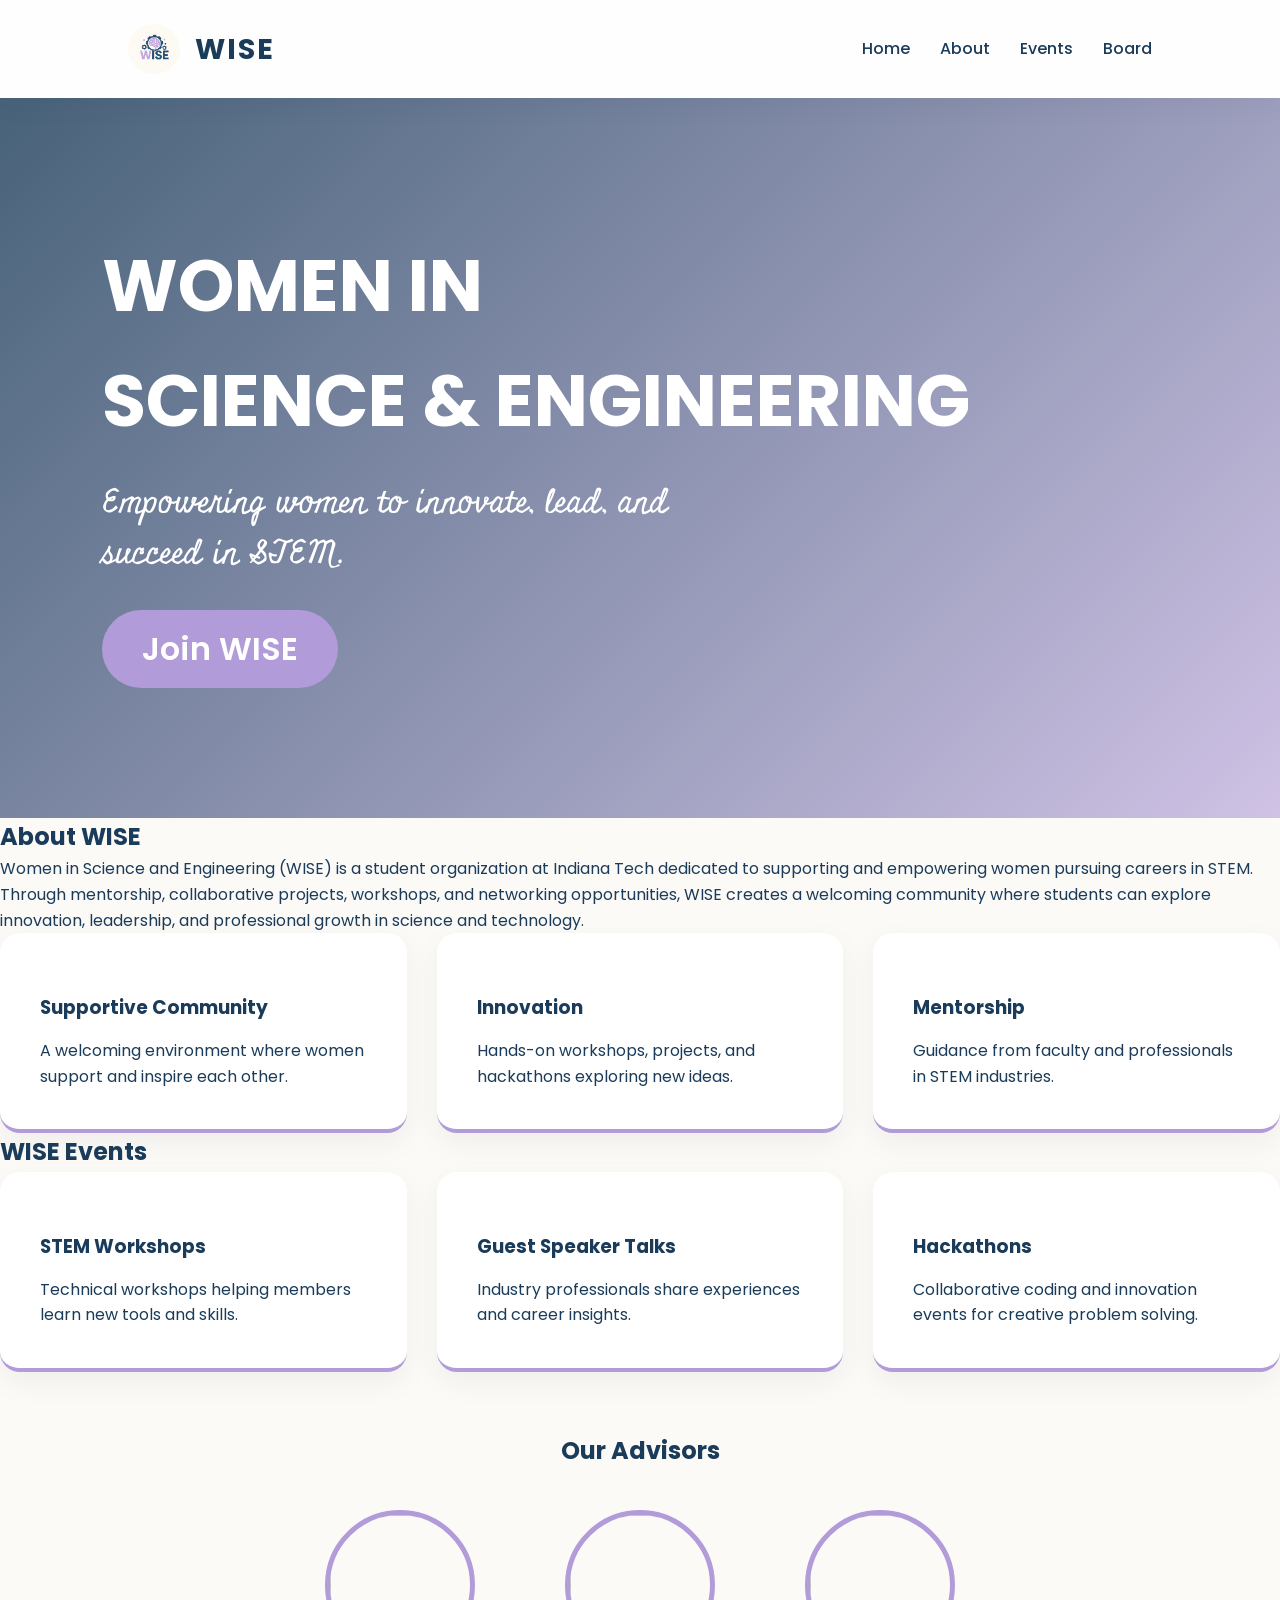
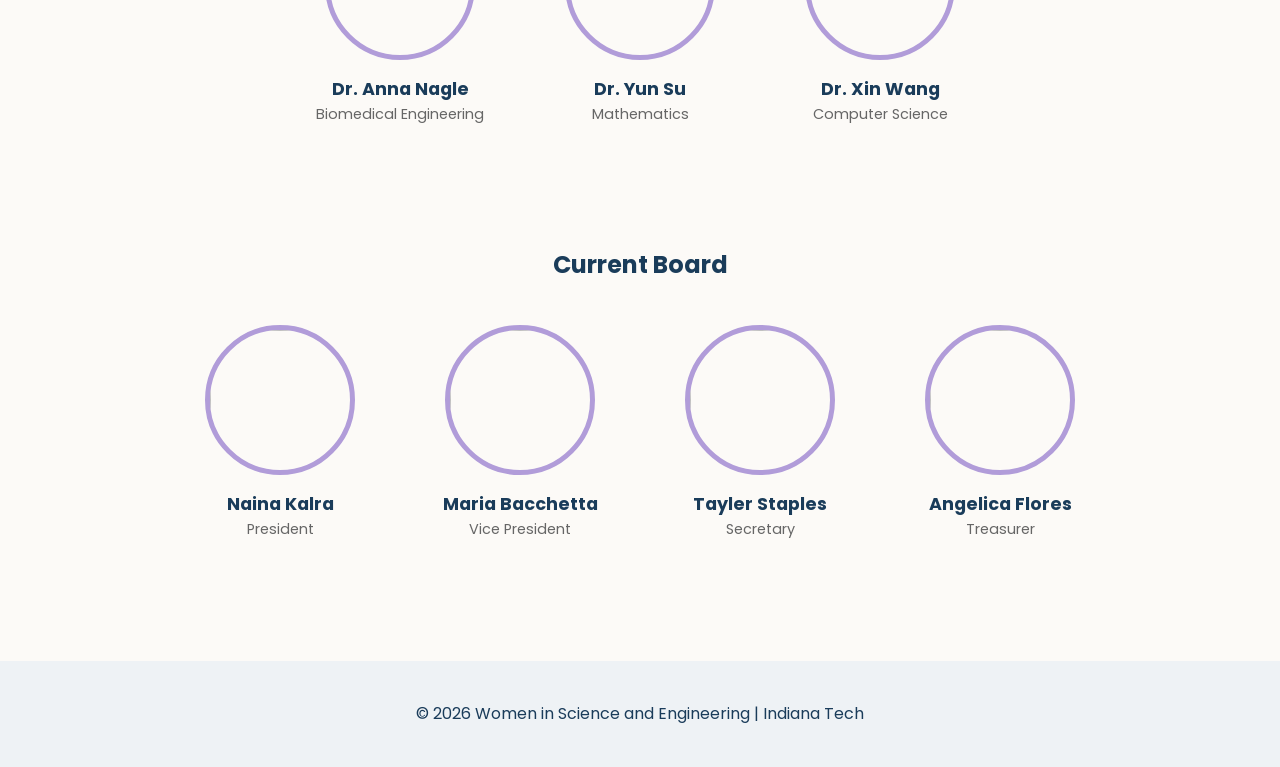
==== index1.html @ 9afa4e9e "Initial commit" ====
<!DOCTYPE html>
<html lang="en">

<head>

    <meta charset="UTF-8">
    <meta name="viewport" content="width=device-width, initial-scale=1.0">

    <title>WISE | Women in Science and Engineering</title>
    <link rel="preconnect" href="https://fonts.googleapis.com">
    <link rel="preconnect" href="https://fonts.gstatic.com" crossorigin>
    <link
        href="https://fonts.googleapis.com/css2?family=Anton+SC&family=Arizonia&family=Baloo+Bhai+2:wght@400..800&family=Bitcount+Grid+Double:wght@100..900&family=Boldonse&family=Dancing+Script:wght@400..700&family=Eagle+Lake&family=Homemade+Apple&family=Lavishly+Yours&family=Miniver&family=Notable&display=swap"
        rel="stylesheet">

    <link rel="stylesheet" href="style1.css">

    <link href="https://fonts.googleapis.com/css2?family=Poppins:wght@300;400;600;700&display=swap" rel="stylesheet">

</head>

<body>

    <header>

        <div class="logo">
            <img src="logo.png">
            <h1>WISE</h1>
        </div>

        <nav>
            <ul>
                <li><a href="#home">Home</a></li>
                <li><a href="#about">About</a></li>
                <li><a href="#events">Events</a></li>
                <li><a href="#board">Board</a></li>
            </ul>
        </nav>

    </header>


    <!-- HERO -->

    <section id="home" class="hero">

        <video autoplay muted loop class="hero-video">
            <source src="wise.mp4" type="video/mp4">
        </video>

        <div class="hero-text">

            <h2>Women in<br>Science & Engineering</h2>

            <p>Empowering women to innovate, lead, and succeed in STEM.</p>

            <button>Join WISE</button>

        </div>

    </section>


    <!-- ABOUT -->

    <section id="about" class="about">

        <h2>About WISE</h2>

        <p class="about-text">

            Women in Science and Engineering (WISE) is a student organization at Indiana Tech dedicated to
            supporting and empowering women pursuing careers in STEM. Through mentorship, collaborative
            projects, workshops, and networking opportunities, WISE creates a welcoming community where
            students can explore innovation, leadership, and professional growth in science and technology.

        </p>

        <div class="features">

            <div class="feature">
                <h3>Supportive Community</h3>
                <p>A welcoming environment where women support and inspire each other.</p>
            </div>

            <div class="feature">
                <h3>Innovation</h3>
                <p>Hands-on workshops, projects, and hackathons exploring new ideas.</p>
            </div>

            <div class="feature">
                <h3>Mentorship</h3>
                <p>Guidance from faculty and professionals in STEM industries.</p>
            </div>

        </div>

    </section>


    <!-- EVENTS -->

    <section id="events" class="events">

        <h2>WISE Events</h2>

        <div class="features">

            <div class="feature">
                <h3>STEM Workshops</h3>
                <p>Technical workshops helping members learn new tools and skills.</p>
            </div>

            <div class="feature">
                <h3>Guest Speaker Talks</h3>
                <p>Industry professionals share experiences and career insights.</p>
            </div>

            <div class="feature">
                <h3>Hackathons</h3>
                <p>Collaborative coding and innovation events for creative problem solving.</p>
            </div>

        </div>

    </section>


    <!-- ADVISORS -->

    <section class="advisors">

        <h2>Our Advisors</h2>

        <div class="team">

            <div class="member">
                <img src="prof1.jpg">
                <h3>Dr. Anna Nagle</h3>
                <p>Biomedical Engineering</p>
            </div>

            <div class="member">
                <img src="prof2.jpg">
                <h3>Dr. Yun Su</h3>
                <p>Mathematics</p>
            </div>

            <div class="member">
                <img src="prof3.jpg">
                <h3>Dr. Xin Wang</h3>
                <p>Computer Science</p>
            </div>

        </div>

    </section>


    <!-- BOARD -->

    <section id="board" class="board">

        <h2>Current Board</h2>

        <div class="team">

            <div class="member">
                <img src="member1.jpg">
                <h3>Naina Kalra</h3>
                <p>President</p>
            </div>

            <div class="member">
                <img src="member2.jpg">
                <h3>Maria Bacchetta</h3>
                <p>Vice President</p>
            </div>

            <div class="member">
                <img src="member3.jpg">
                <h3>Tayler Staples </h3>
                <p>Secretary</p>
            </div>

            <div class="member">
                <img src="member4.jpg">
                <h3>Angelica Flores</h3>
                <p>Treasurer</p>
            </div>

        </div>

    </section>


    <footer>

        <p>© 2026 Women in Science and Engineering | Indiana Tech</p>

    </footer>

</body>

</html>
---- style1.css ----
/* --- Global Styles --- */
@import url('https://fonts.googleapis.com/css2?family=Poppins:wght@300;400;600;700&display=swap');

* {
    margin: 0;
    padding: 0;
    box-sizing: border-box;
    font-family: 'Poppins', sans-serif;
}

body {
    background-color: #fcfaf7;
    /* Off-white background from your logo */
    color: #1a3c5a;
    /* Deep blue from logo */
    line-height: 1.6;
}

/* --- Navigation --- */
header {
    display: flex;
    justify-content: space-between;
    align-items: center;
    padding: 1.5rem 10%;
    background: rgba(255, 255, 255, 0.8);
    backdrop-filter: blur(10px);
    position: sticky;
    top: 0;
    z-index: 1000;
    box-shadow: 0 4px 30px rgba(0, 0, 0, 0.05);
}

.logo {
    display: flex;
    align-items: center;
    gap: 15px;
}

.logo img {
    height: 50px;
    border-radius: 50%;
}

.logo h1 {
    font-size: 1.8rem;
    color: #1a3c5a;
    letter-spacing: 2px;
}

nav ul {
    display: flex;
    list-style: none;
    gap: 30px;
}

nav ul li a {
    text-decoration: none;
    color: #1a3c5a;
    font-weight: 500;
    transition: 0.3s;
}

nav ul li a:hover {
    color: #b19cd9;
    /* Lavender from logo */
}

/* --- Hero Section --- */
/* .hero {
    height: 80vh;
    background: linear-gradient(135deg, rgba(26, 60, 90, 0.9), rgba(177, 156, 217, 0.7)),
        url('https://images.unsplash.com/photo-1581091226825-a6a2a5aee158?auto=format&fit=crop&q=80');
    background-size: cover;
    background-position: center;
    display: flex;
    justify-content: center;
    align-items: center;
    text-align: center;
    color: white;
    padding: 0 20px;
} */

.hero-text h2 {
    font-family: poppins;
    font-size: 4.5rem;
    margin-bottom: 20px;
    font-weight: 700;
    text-transform: uppercase;
   
}

.hero-text p {
    font-size: 2rem;
    margin-bottom: 30px;
    max-width: 600px;
    font-family: 'Miniver', poppins;
}

.hero-text button {
    padding: 15px 40px;
    font-size: 2rem;
    font-weight: 600;
    background-color: #b19cd9;
    color: white;
    border: none;
    border-radius: 50px;
    cursor: pointer;
    transition: transform 0.3s, box-shadow 0.3s;
}

.hero-text button:hover {
    transform: translateY(-5px);
    box-shadow: 0 10px 20px rgba(177, 156, 217, 0.4);
    background-color: #a084d6;
}

.hero {
        height: 80vh;
        position: relative;
        display: flex;
        justify-content: flex-start;
        /* text left */
        align-items: center;
        padding-left: 8%;
        color: white;
        overflow: hidden;
    }


/* .hero-video {
    position: absolute;
    top: 0;
    left: 0;
    width: 100%;
    height: 100%;
    object-fit: cover;
    object-position: 50% left;
    z-index: -1;
} */
.hero-video {
    position: absolute;
    top: 0;
    left: 0;
    width: 140%;
    /* thoda zoom */
    height: 100%;
    object-fit: cover;

    /* ye control karta hai video ka kaunsa part dikhega */
    object-position: 100% center;

    z-index: -1;
}


.hero::after {
    content: "";
    position: absolute;
    top: 0;
    left: 0;
    width: 100%;
    height: 100%;
    background: linear-gradient(135deg, rgba(26, 60, 90, 0.8), rgba(177, 156, 217, 0.6));
    z-index: -1;
}

.hero-content {
    position: relative;
    z-index: 2;
}

/* --- Features Section --- */
.special {
    padding: 80px 10%;
    text-align: center;
}

.special h2 {
    margin-bottom: 50px;
    font-size: 2.5rem;
    position: relative;
}

.features {
    display: grid;
    grid-template-columns: repeat(auto-fit, minmax(250px, 1fr));
    gap: 30px;
}

.feature {
    background: white;
    padding: 40px;
    border-radius: 20px;
    box-shadow: 0 10px 30px rgba(0, 0, 0, 0.05);
    transition: 0.3s;
    border-bottom: 4px solid #b19cd9;
}

.feature:hover {
    transform: translateY(-10px);
}

.feature h3 {
    margin: 20px 0 15px;
    color: #1a3c5a;
}

/* --- Theme Section --- */
.theme {
    background-color: #1a3c5a;
    color: white;
    padding: 60px 15%;
    text-align: center;
    border-radius: 50px;
    margin: 40px 5%;
}

.theme h2 {
    margin-bottom: 20px;
    color: #b19cd9;
}

/* --- Team/Advisors/Board Section --- */
.advisors,
.board {
    padding: 60px 10%;
    text-align: center;
}

.team {
    display: flex;
    flex-wrap: wrap;
    justify-content: center;
    gap: 40px;
    margin-top: 40px;
}

.member {
    width: 200px;
    text-align: center;
}

.member img {
    width: 150px;
    height: 150px;
    object-fit: cover;
    border-radius: 50%;
    border: 5px solid #b19cd9;
    margin-bottom: 15px;
}

.member h3 {
    font-size: 1.1rem;
    color: #1a3c5a;
}

.member p {
    font-size: 0.9rem;
    color: #666;
}

/* --- Footer --- */
footer {
    padding: 40px;
    text-align: center;
    background: #eef2f5;
    margin-top: 60px;
}

/* Responsive Design */
@media (max-width: 768px) {
    header {
        padding: 1rem 5%;
        flex-direction: column;
        gap: 1rem;
    }

    .hero-text h2 {
        font-size: 2.2rem;
    }

    nav ul {
        gap: 15px;
    }
}
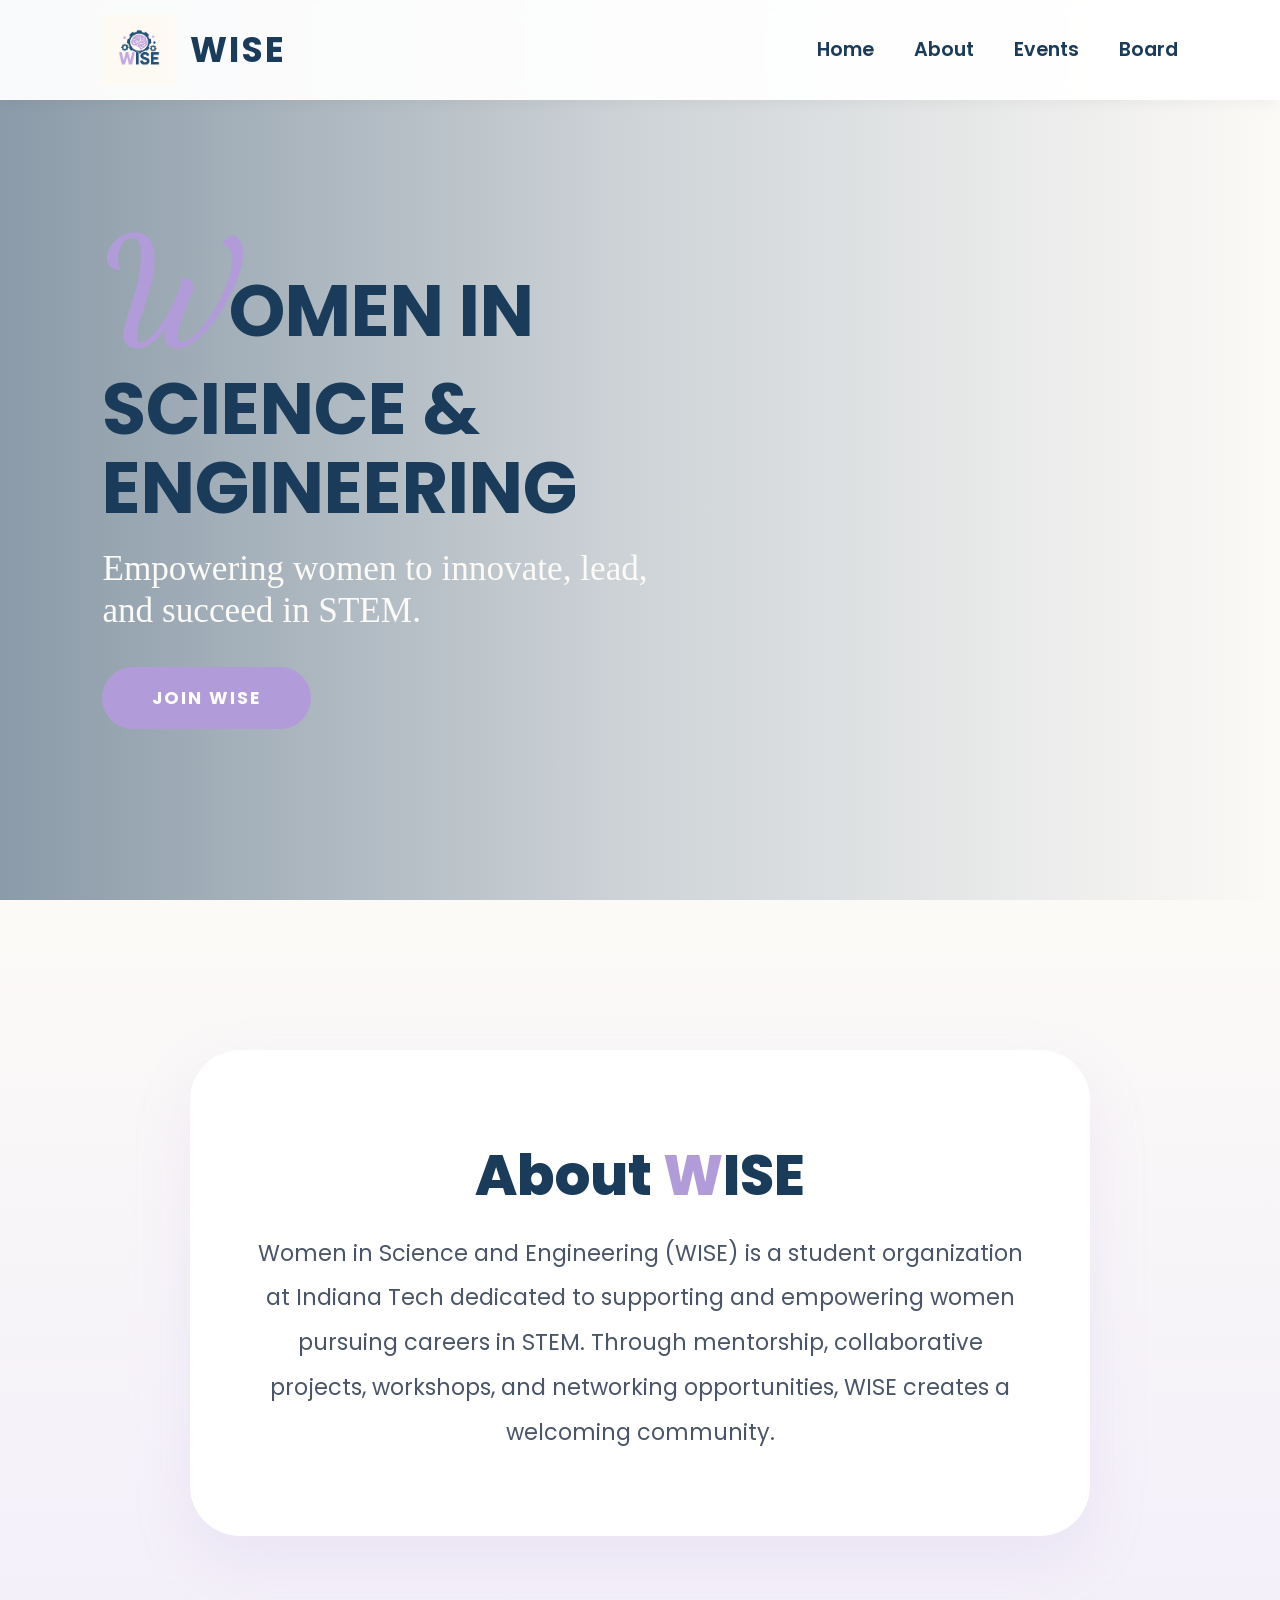
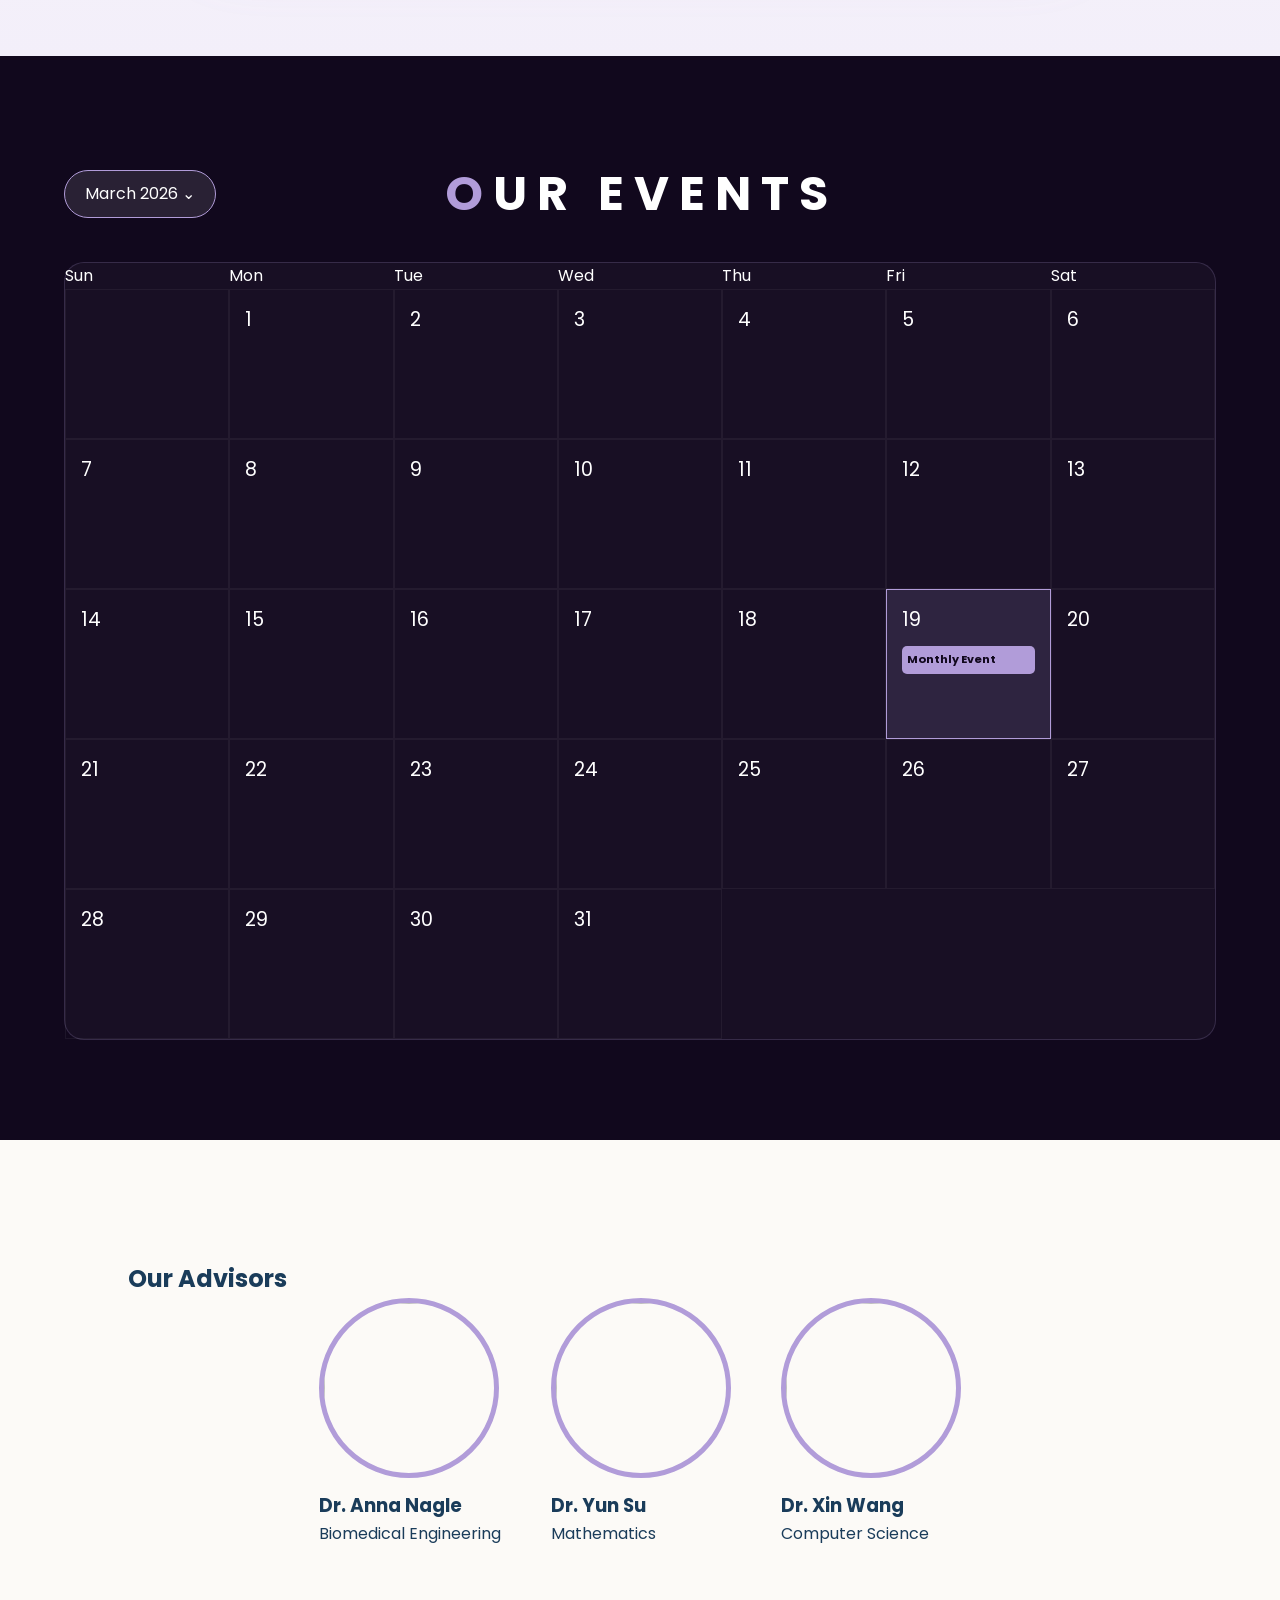
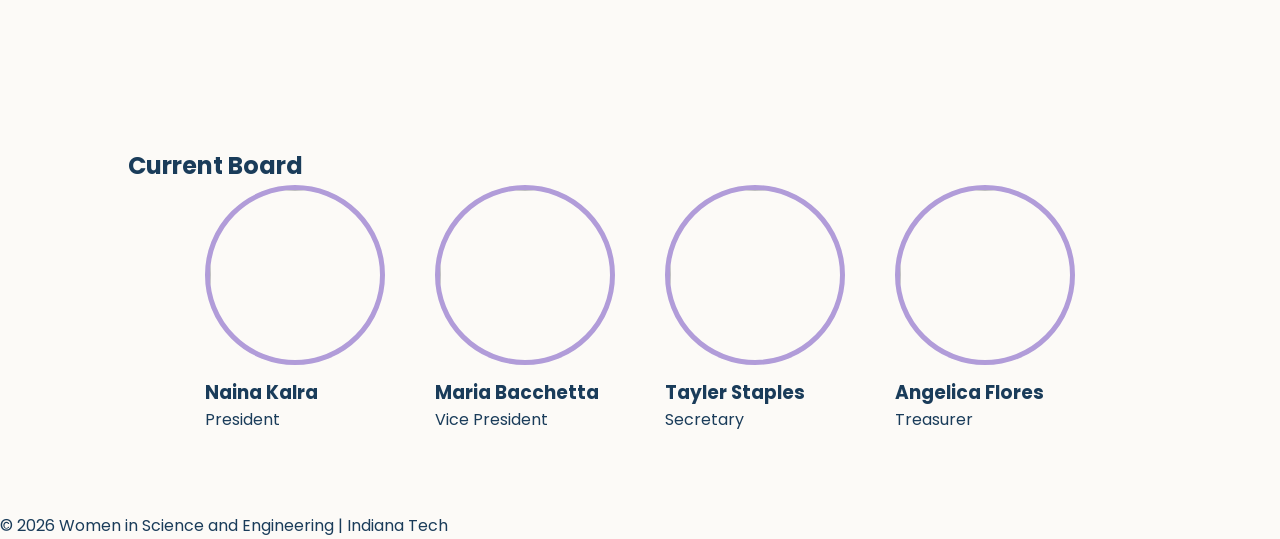
==== commit 3f09f04a: "did some code and added a js file" ====
--- a/index1.html
+++ b/index1.html
@@ -14,7 +14,8 @@
         rel="stylesheet">
 
     <link rel="stylesheet" href="style1.css">
-
+    <link href="https://fonts.googleapis.com/css2?family=Arizonia&family=Poppins:wght@300;400;600;700;800&display=swap"
+        rel="stylesheet">
     <link href="https://fonts.googleapis.com/css2?family=Poppins:wght@300;400;600;700&display=swap" rel="stylesheet">
 
 </head>
@@ -49,11 +50,11 @@
         </video>
 
         <div class="hero-text">
-
-            <h2>Women in<br>Science & Engineering</h2>
-
-            <p>Empowering women to innovate, lead, and succeed in STEM.</p>
-
+            <h2 class="hero-title">
+            <span class="drop-cap">W</span>omen in<br>
+            Science & Engineering
+            </h2>
+            <p class="hero-subtitle cursive-font">Empowering women to innovate, lead, and succeed in STEM.</p>
             <button>Join WISE</button>
 
         </div>
@@ -63,68 +64,108 @@
 
     <!-- ABOUT -->
 
-    <section id="about" class="about">
-
-        <h2>About WISE</h2>
-
-        <p class="about-text">
-
-            Women in Science and Engineering (WISE) is a student organization at Indiana Tech dedicated to
-            supporting and empowering women pursuing careers in STEM. Through mentorship, collaborative
-            projects, workshops, and networking opportunities, WISE creates a welcoming community where
-            students can explore innovation, leadership, and professional growth in science and technology.
-
-        </p>
-
-        <div class="features">
-
-            <div class="feature">
-                <h3>Supportive Community</h3>
-                <p>A welcoming environment where women support and inspire each other.</p>
-            </div>
-
-            <div class="feature">
-                <h3>Innovation</h3>
-                <p>Hands-on workshops, projects, and hackathons exploring new ideas.</p>
-            </div>
-
-            <div class="feature">
-                <h3>Mentorship</h3>
-                <p>Guidance from faculty and professionals in STEM industries.</p>
-            </div>
-
-        </div>
-
-    </section>
-
-
-    <!-- EVENTS -->
-
-    <section id="events" class="events">
-
-        <h2>WISE Events</h2>
-
-        <div class="features">
-
-            <div class="feature">
-                <h3>STEM Workshops</h3>
-                <p>Technical workshops helping members learn new tools and skills.</p>
-            </div>
-
-            <div class="feature">
-                <h3>Guest Speaker Talks</h3>
-                <p>Industry professionals share experiences and career insights.</p>
-            </div>
-
-            <div class="feature">
-                <h3>Hackathons</h3>
-                <p>Collaborative coding and innovation events for creative problem solving.</p>
-            </div>
-
-        </div>
-
-    </section>
-
+<section id="about" class="about">
+    <div class="about-container">
+        <div class="about-card">
+            <h2 class="about-title">
+                About <span class="w-letter">W</span><span class="ise-letters">ISE</span>
+            </h2>
+            <div class="underline"></div>
+            <p class="about-text">
+                Women in Science and Engineering (WISE) is a student organization at Indiana Tech dedicated to
+                supporting and empowering women pursuing careers in STEM. Through mentorship, collaborative
+                projects, workshops, and networking opportunities, WISE creates a welcoming community.
+            </p>
+        </div>
+    </div>
+</section>
+
+<section id="events" class="events-section">
+    <div class="calendar-container">
+        <div class="calendar-header">
+            <div class="month-selector">
+                <div id="currentMonthDisplay" class="month-btn" onclick="toggleMonthList()">
+                    March 2026 <span>⌄</span>
+                </div>
+                <div id="monthList" class="month-dropdown-content">
+                    <div onclick="selectMonth(0, 2026)">January 2026</div>
+                    <div onclick="selectMonth(1, 2026)">February 2026</div>
+                    <div onclick="selectMonth(2, 2026)">March 2026</div>
+                    <div onclick="selectMonth(3, 2026)">April 2026</div>
+                    <div onclick="selectMonth(4, 2026)">May 2026</div>
+                    <div onclick="selectMonth(5, 2026)">June 2026</div>
+                    <div onclick="selectMonth(6, 2026)">July 2026</div>
+                    <div onclick="selectMonth(7, 2026)">August 2026</div>
+                    <div onclick="selectMonth(8, 2026)">September 2026</div>
+                    <div onclick="selectMonth(9, 2026)">October 2026</div>
+                    <div onclick="selectMonth(10, 2026)">November 2026</div>
+                    <div onclick="selectMonth(11, 2026)">December 2026</div>
+                </div>
+            </div>
+            <h2 class="calendar-main-title"><span class="w-letter">O</span>UR EVENTS</h2>
+            <div style="width: 150px;"></div>
+        </div>
+
+        <div class="calendar-grid">
+            <div class="day-name">Sun</div>
+            <div class="day-name">Mon</div>
+            <div class="day-name">Tue</div>
+            <div class="day-name">Wed</div>
+            <div class="day-name">Thu</div>
+            <div class="day-name">Fri</div>
+            <div class="day-name">Sat</div>
+
+            <div class="date-cell"></div>
+            <div class="date-cell">1</div>
+            <div class="date-cell">2</div>
+            <div class="date-cell">3</div>
+            <div class="date-cell">4</div>
+            <div class="date-cell">5</div>
+            <div class="date-cell">6</div>
+            <div class="date-cell">7</div>
+            <div class="date-cell">8</div>
+            <div class="date-cell">9</div>
+            <div class="date-cell">10</div>
+            <div class="date-cell">11</div>
+            <div class="date-cell">12</div>
+            <div class="date-cell">13</div>
+            <div class="date-cell">14</div>
+            <div class="date-cell">15</div>
+            <div class="date-cell">16</div>
+            <div class="date-cell">17</div>
+            <div class="date-cell">18</div>
+
+            <div class="date-cell has-event" onclick="showEventDetails()">
+                19
+                <div class="event-pill">Monthly Event</div>
+            </div>
+
+            <div class="date-cell">20</div>
+            <div class="date-cell">21</div>
+            <div class="date-cell">22</div>
+            <div class="date-cell">23</div>
+            <div class="date-cell">24</div>
+            <div class="date-cell">25</div>
+            <div class="date-cell">26</div>
+            <div class="date-cell">27</div>
+            <div class="date-cell">28</div>
+            <div class="date-cell">29</div>
+            <div class="date-cell">30</div>
+            <div class="date-cell">31</div>
+        </div>
+    </div>
+
+    <div id="eventModal" class="event-modal">
+        <div class="modal-content">
+            <span class="close-modal" onclick="closeEventDetails()">&times;</span>
+            <span class="tag">Monthly</span>
+            <h3>Theme-WISE Event</h3>
+            <p><strong>Time:</strong> 19 Mar 2026, 11:00 am</p>
+            <p><strong>Location:</strong> Snyder Academic Center, Room 242</p>
+            <button class="hero-button-small">Details</button>
+        </div>
+    </div>
+</section>
 
     <!-- ADVISORS -->
 
@@ -199,7 +240,7 @@
         <p>© 2026 Women in Science and Engineering | Indiana Tech</p>
 
     </footer>
-
+<script src="script1.js"></script>
 </body>
 
 </html>
--- a/style1.css
+++ b/style1.css
@@ -6,28 +6,30 @@
     padding: 0;
     box-sizing: border-box;
     font-family: 'Poppins', sans-serif;
+    scroll-behavior: smooth;
 }
 
 body {
     background-color: #fcfaf7;
-    /* Off-white background from your logo */
     color: #1a3c5a;
-    /* Deep blue from logo */
     line-height: 1.6;
 }
 
-/* --- Navigation --- */
+/*Nav Bar*/
 header {
     display: flex;
     justify-content: space-between;
     align-items: center;
-    padding: 1.5rem 10%;
-    background: rgba(255, 255, 255, 0.8);
+    padding: 0 8%;
+    background: rgba(255, 255, 255, 0.95);
     backdrop-filter: blur(10px);
-    position: sticky;
+    position: fixed;
+    width: 100%;
     top: 0;
     z-index: 1000;
-    box-shadow: 0 4px 30px rgba(0, 0, 0, 0.05);
+    box-shadow: 0 2px 15px rgba(0, 0, 0, 0.05);
+    height: 100px;
+    /* Bada navbar size */
 }
 
 .logo {
@@ -37,121 +39,64 @@
 }
 
 .logo img {
-    height: 50px;
-    border-radius: 50%;
+    height: 70px;
+    /* Logo bada kar diya */
+    width: auto;
 }
 
 .logo h1 {
-    font-size: 1.8rem;
+    font-size: 2.2rem;
     color: #1a3c5a;
     letter-spacing: 2px;
+    font-weight: 700;
 }
 
 nav ul {
     display: flex;
     list-style: none;
-    gap: 30px;
+    gap: 40px;
 }
 
 nav ul li a {
     text-decoration: none;
     color: #1a3c5a;
-    font-weight: 500;
+    font-weight: 600;
+    font-size: 1.2rem;
+    /* Links bade dikhenge */
     transition: 0.3s;
 }
 
 nav ul li a:hover {
     color: #b19cd9;
-    /* Lavender from logo */
-}
-
-/* --- Hero Section --- */
-/* .hero {
-    height: 80vh;
-    background: linear-gradient(135deg, rgba(26, 60, 90, 0.9), rgba(177, 156, 217, 0.7)),
-        url('https://images.unsplash.com/photo-1581091226825-a6a2a5aee158?auto=format&fit=crop&q=80');
-    background-size: cover;
-    background-position: center;
-    display: flex;
-    justify-content: center;
-    align-items: center;
-    text-align: center;
+}
+
+/*Hero Section- dont touch video settings :)*/
+.hero {
+    height: 100vh;
+    /* Full screen height */
+    width: 100%;
+    position: relative;
+    display: flex;
+    justify-content: flex-start;
+    align-items: center;
+    padding-left: 8%;
     color: white;
-    padding: 0 20px;
-} */
-
-.hero-text h2 {
-    font-family: poppins;
-    font-size: 4.5rem;
-    margin-bottom: 20px;
-    font-weight: 700;
-    text-transform: uppercase;
-   
-}
-
-.hero-text p {
-    font-size: 2rem;
-    margin-bottom: 30px;
-    max-width: 600px;
-    font-family: 'Miniver', poppins;
-}
-
-.hero-text button {
-    padding: 15px 40px;
-    font-size: 2rem;
-    font-weight: 600;
-    background-color: #b19cd9;
-    color: white;
-    border: none;
-    border-radius: 50px;
-    cursor: pointer;
-    transition: transform 0.3s, box-shadow 0.3s;
-}
-
-.hero-text button:hover {
-    transform: translateY(-5px);
-    box-shadow: 0 10px 20px rgba(177, 156, 217, 0.4);
-    background-color: #a084d6;
-}
-
-.hero {
-        height: 80vh;
-        position: relative;
-        display: flex;
-        justify-content: flex-start;
-        /* text left */
-        align-items: center;
-        padding-left: 8%;
-        color: white;
-        overflow: hidden;
-    }
-
-
-/* .hero-video {
-    position: absolute;
-    top: 0;
-    left: 0;
-    width: 100%;
-    height: 100%;
-    object-fit: cover;
-    object-position: 50% left;
-    z-index: -1;
-} */
+    overflow: hidden;
+}
+
 .hero-video {
     position: absolute;
     top: 0;
     left: 0;
     width: 140%;
-    /* thoda zoom */
+    /* Purana zoom level */
     height: 100%;
     object-fit: cover;
-
-    /* ye control karta hai video ka kaunsa part dikhega */
+    /* Isse video ka logo right side pe hi rahega */
     object-position: 100% center;
-
     z-index: -1;
-}
-
+    opacity: 0.7;
+}
 
 .hero::after {
     content: "";
@@ -160,126 +105,300 @@
     left: 0;
     width: 100%;
     height: 100%;
-    background: linear-gradient(135deg, rgba(26, 60, 90, 0.8), rgba(177, 156, 217, 0.6));
+    background: linear-gradient(90deg, rgba(26, 60, 90, 0.5) 0%, rgba(26, 60, 90, 0.2) 50%, rgba(0, 0, 0, 0) 100%);
     z-index: -1;
 }
 
-.hero-content {
+.hero-text {
+    z-index: 2;
+    max-width: 600px;
+    text-align: left;
+}
+
+/* giving id to W to change its font and being a bit creative */
+.drop-cap {
+    font-family: 'Dancing Script', cursive;
+    font-size: 9rem;
+    color: #b19cd9;
+    text-transform: none;
+    margin-right: -10px;
+}
+
+.hero-subtitle.cursive-font {
+    font-family: 'Times New Roman', Times, serif;
+    font-size: 2.2rem;
+    font-weight: 400;
+    color: #fcfaf7;
+    margin-bottom: 35px;
+    max-width: 600px;
+    text-transform: none;
+    line-height: 1.2;
+}
+
+.hero-text h2 {
+    font-size: 4.5rem;
+    font-weight: 700;
+    line-height: 1.1;
+    text-transform: uppercase;
+    margin-bottom: 20px;
+    color: #1a3c5a;;
+}
+
+/* button styling and animations */
+.hero button {
+    padding: 18px 50px;
+    font-size: 1.1rem;
+    font-weight: 700;
+    color: white;
+    /* Text color */
+    background-color: #b19cd9;
+    /* Base color: Purple */
+    border: none;
+    border-radius: 50px;
+    cursor: pointer;
+    letter-spacing: 2px;
+    text-transform: uppercase;
     position: relative;
-    z-index: 2;
-}
-
-/* --- Features Section --- */
-.special {
-    padding: 80px 10%;
+    z-index: 1;
+    overflow: hidden;
+    transition: all 0.4s ease;
+}
+
+/* blue layer behind*/
+.hero button::after {
+    content: "";
+    position: absolute;
+    top: 0;
+    left: -100%;
+/* on outside left of button  */
+    width: 100%;
+    height: 100%;
+    background-color: #1a3c5a;
+    /* Hover color: Blue */
+    transition: all 0.5s cubic-bezier(0.4, 0, 0.2, 1);
+    /* effect that was on another site - done */
+    z-index: -1;
+}
+
+/* Hover effect, blue layer comes in left to right*/
+.hero button:hover::after {
+    left: 0;
+}
+
+.hero button:hover {
+    transform: translateY(-3px);
+    box-shadow: 0 10px 20px rgba(26, 60, 90, 0.3);
+}
+
+/* --- Section Padding --- */
+section {
+    padding: 120px 10% 80px;
+    /* Navbar fixed, just increased top padding */
+}
+
+
+/* --- About Section (Centered Card) --- */
+.about {
+    background: linear-gradient(180deg, #fcfaf7 0%, #f3effa 100%);
+    padding: 150px 10% 120px;
+    /* Padding badha di taaki ye section stand out kare */
+    display: flex;
+    justify-content: center;
+    align-items: center;
+    min-height: 60vh;
+    /* Screen pe acchi jagah lega */
+}
+
+.about-container {
+    width: 100%;
+    max-width: 900px;
+}
+
+.about-card {
+    background: white;
+    padding: 80px 60px;
+    /* Andar ki space badha di premium feel ke liye */
+    border-radius: 50px;
+    /* Extra rounded corners */
+    box-shadow: 0 25px 60px rgba(177, 156, 217, 0.15);
     text-align: center;
-}
-
-.special h2 {
-    margin-bottom: 50px;
-    font-size: 2.5rem;
+    border: 1px solid rgba(255, 255, 255, 0.8);
+    transition: transform 0.3s ease;
+}
+
+/* Halka sa hover effect card pe */
+.about-card:hover {
+    transform: scale(1.02);
+}
+
+/* About Section Styling */
+
+/* --- About Section Title Styling --- */
+.about-title {
+    font-size: 3.5rem;
+    font-weight: 800;
+    margin-bottom: 10px;
+}
+
+/* Only 'W'purple color */
+.w-letter {
+    color: #b19cd9;
+    /* Lavender/Purple */
+}
+
+/* 'ISE'  deep blue color */
+.ise-letters {
+    color: #1a3c5a;
+    /* Deep Blue */
+}
+
+/* About card styling */
+.about-card {
+    background: white;
+    padding: 80px 60px;
+    border-radius: 50px;
+    box-shadow: 0 25px 60px rgba(177, 156, 217, 0.15);
+    text-align: center;
+    border: 1px solid rgba(255, 255, 255, 0.8);
+}
+
+.about-text {
+    font-size: 1.4rem;
+    color: #4a5568;
+    line-height: 2;
+    text-align: center;
+}
+
+/* events section style */
+.events-section {
+    background: #11081d !important;
+    padding: 100px 5% !important;
+    min-height: 120vh !important;
+    color: white !important;
+}
+
+.calendar-header {
+    display: flex;
+    justify-content: space-between;
+    align-items: center;
+    margin-bottom: 30px;
+}
+
+.calendar-main-title {
+    font-size: 3rem !important;
+    letter-spacing: 10px;
+    color: white !important;
+}
+
+/* Dropdown styling */
+.month-selector {
     position: relative;
 }
 
-.features {
+.month-btn {
+    background: rgba(255, 255, 255, 0.1);
+    padding: 10px 20px;
+    border-radius: 50px;
+    cursor: pointer;
+    border: 1px solid #b19cd9;
+}
+
+.month-dropdown-content {
+    display: none;
+    position: absolute;
+    background: #2a1b3d;
+    min-width: 200px;
+    z-index: 9999;
+    border-radius: 10px;
+    border: 1px solid #b19cd9;
+}
+
+.month-dropdown-content div {
+    padding: 10px;
+    cursor: pointer;
+}
+
+.month-dropdown-content div:hover {
+    background: #b19cd9;
+    color: #11081d;
+}
+
+/* Grid Look */
+.calendar-grid {
     display: grid;
-    grid-template-columns: repeat(auto-fit, minmax(250px, 1fr));
-    gap: 30px;
-}
-
-.feature {
+    grid-template-columns: repeat(7, 1fr);
+    background: rgba(255, 255, 255, 0.03);
+    border: 1px solid rgba(177, 156, 217, 0.2);
+    border-radius: 20px;
+}
+
+.date-cell {
+    min-height: 150px;
+    /* Bada size */
+    border: 0.5px solid rgba(255, 255, 255, 0.05);
+    padding: 15px;
+    font-size: 1.2rem;
+}
+
+.has-event {
+    background: rgba(177, 156, 217, 0.15) !important;
+    border: 1px solid #b19cd9 !important;
+    cursor: pointer;
+}
+
+.event-pill {
+    background: #b19cd9;
+    color: #11081d;
+    font-size: 0.7rem;
+    padding: 5px;
+    border-radius: 5px;
+    margin-top: 10px;
+    font-weight: bold;
+}
+
+/* Modal */
+.event-modal {
+    display: none;
+    /* Default hidden */
+    position: fixed;
+    top: 0;
+    left: 0;
+    width: 100%;
+    height: 100%;
+    background: rgba(0, 0, 0, 0.8);
+    backdrop-filter: blur(5px);
+    z-index: 10000;
+    justify-content: center;
+    align-items: center;
+}
+
+.modal-content {
     background: white;
-    padding: 40px;
+    padding: 30px;
     border-radius: 20px;
-    box-shadow: 0 10px 30px rgba(0, 0, 0, 0.05);
-    transition: 0.3s;
-    border-bottom: 4px solid #b19cd9;
-}
-
-.feature:hover {
-    transform: translateY(-10px);
-}
-
-.feature h3 {
-    margin: 20px 0 15px;
-    color: #1a3c5a;
-}
-
-/* --- Theme Section --- */
-.theme {
-    background-color: #1a3c5a;
-    color: white;
-    padding: 60px 15%;
-    text-align: center;
-    border-radius: 50px;
-    margin: 40px 5%;
-}
-
-.theme h2 {
-    margin-bottom: 20px;
-    color: #b19cd9;
-}
-
-/* --- Team/Advisors/Board Section --- */
-.advisors,
-.board {
-    padding: 60px 10%;
-    text-align: center;
-}
-
+    color: black;
+    width: 350px;
+    position: relative;
+}
+
+.close-modal {
+    position: absolute;
+    right: 20px;
+    top: 10px;
+    font-size: 24px;
+    cursor: pointer;
+}
 .team {
     display: flex;
     flex-wrap: wrap;
     justify-content: center;
-    gap: 40px;
-    margin-top: 40px;
-}
-
-.member {
-    width: 200px;
-    text-align: center;
+    gap: 50px;
 }
 
 .member img {
-    width: 150px;
-    height: 150px;
-    object-fit: cover;
+    width: 180px;
+    height: 180px;
     border-radius: 50%;
     border: 5px solid #b19cd9;
-    margin-bottom: 15px;
-}
-
-.member h3 {
-    font-size: 1.1rem;
-    color: #1a3c5a;
-}
-
-.member p {
-    font-size: 0.9rem;
-    color: #666;
-}
-
-/* --- Footer --- */
-footer {
-    padding: 40px;
-    text-align: center;
-    background: #eef2f5;
-    margin-top: 60px;
-}
-
-/* Responsive Design */
-@media (max-width: 768px) {
-    header {
-        padding: 1rem 5%;
-        flex-direction: column;
-        gap: 1rem;
-    }
-
-    .hero-text h2 {
-        font-size: 2.2rem;
-    }
-
-    nav ul {
-        gap: 15px;
-    }
+    object-fit: cover;
 }
